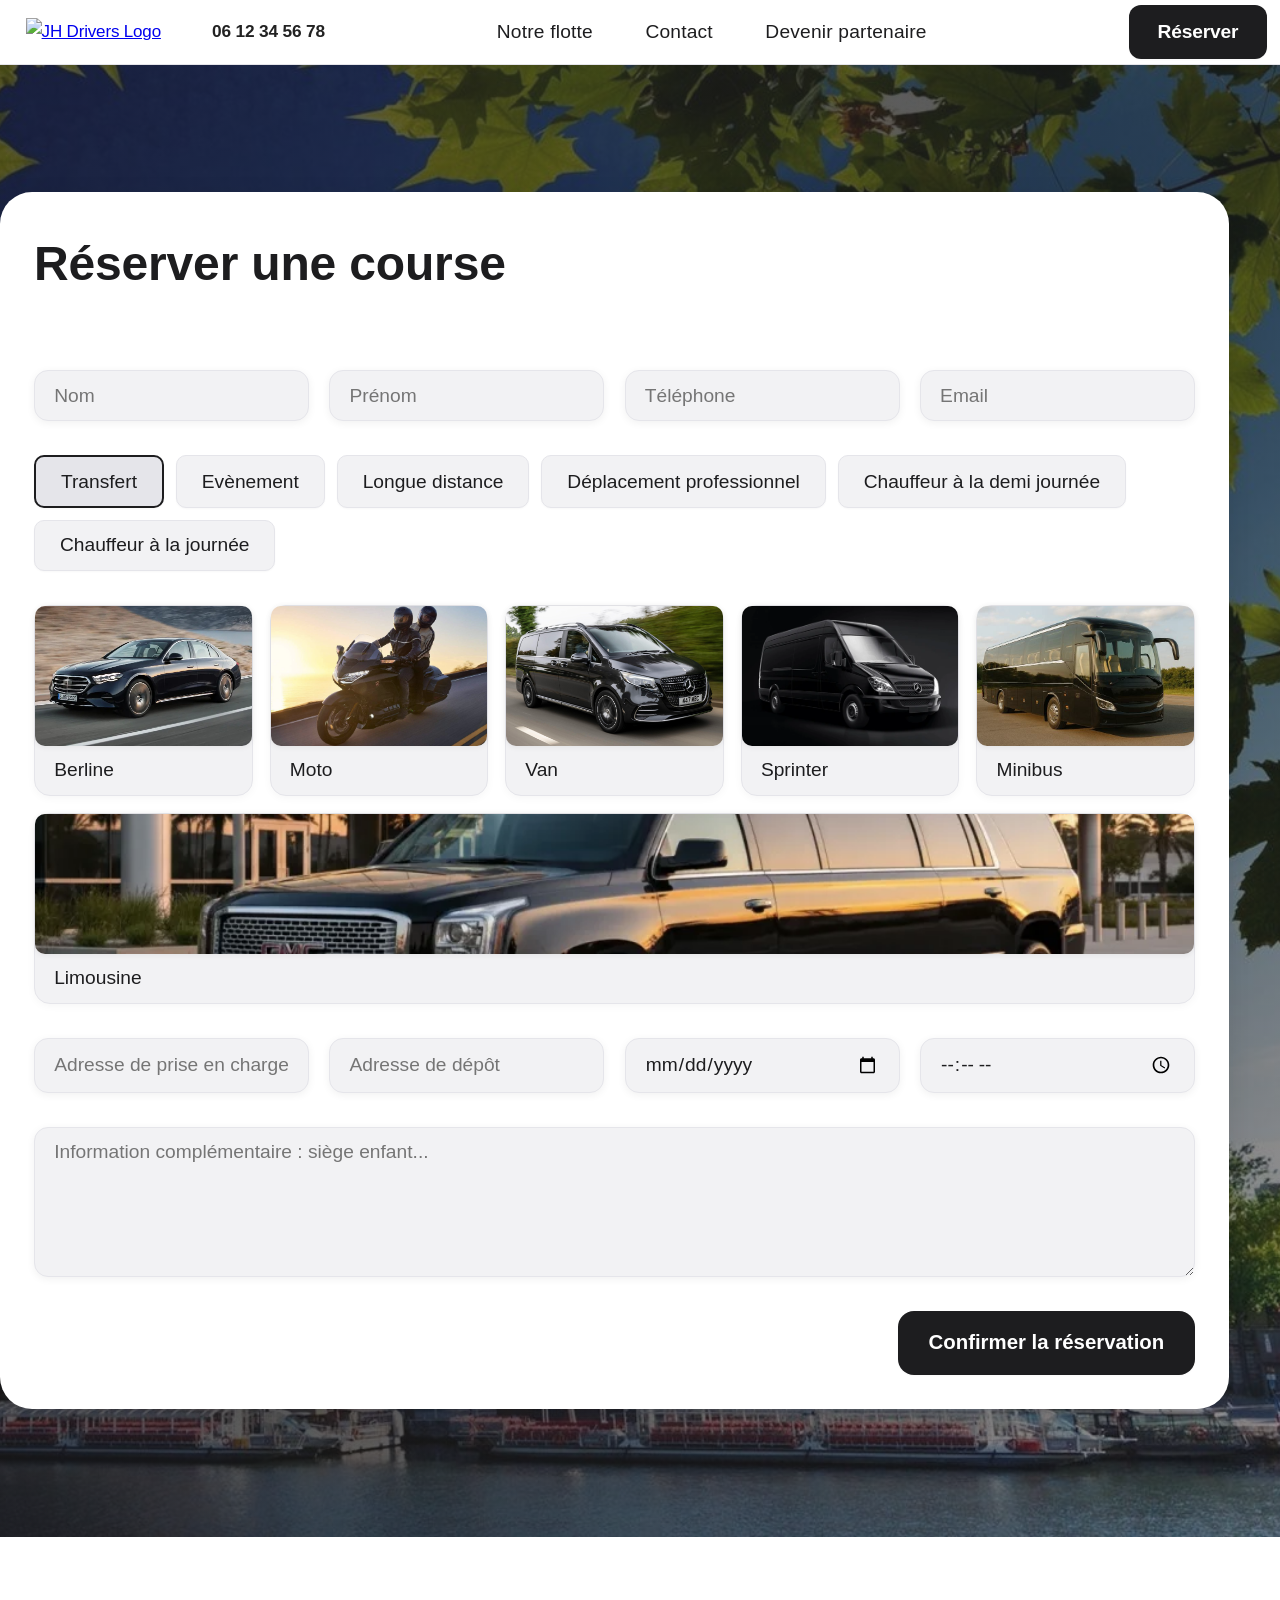
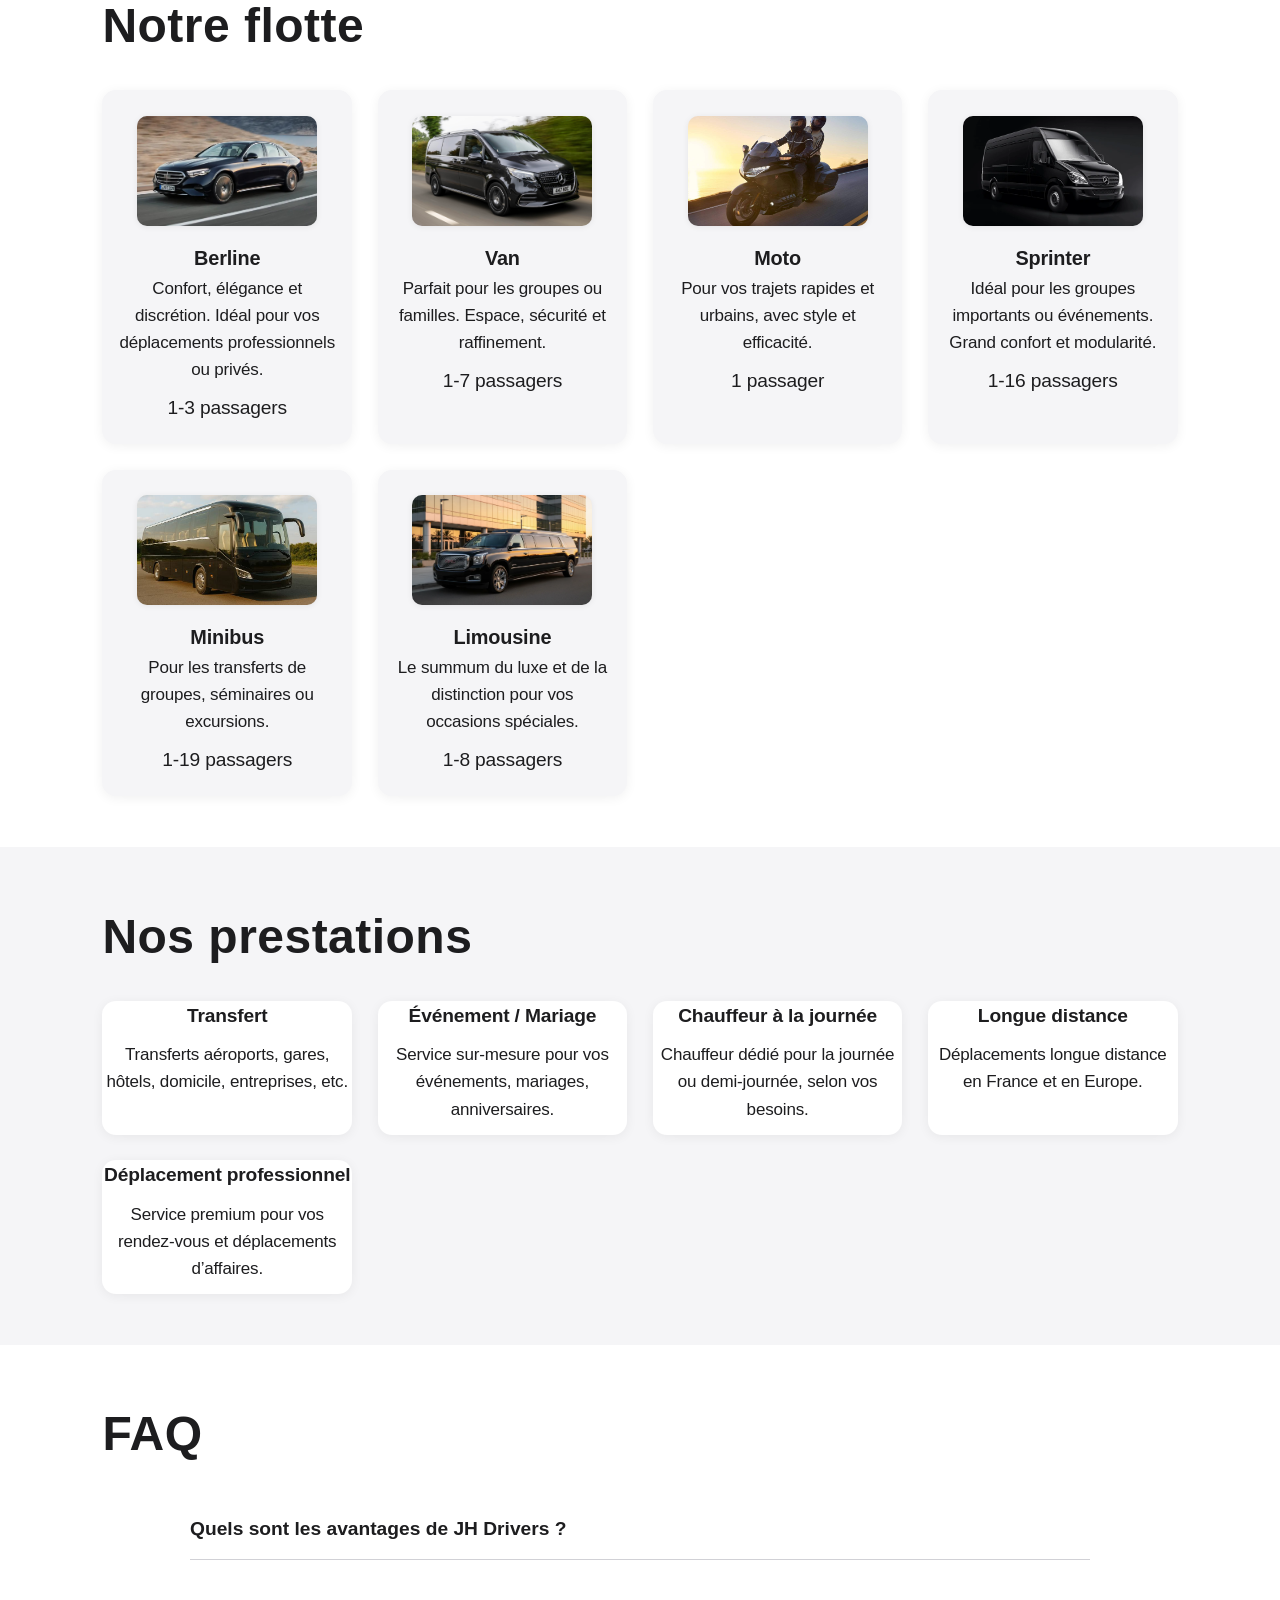
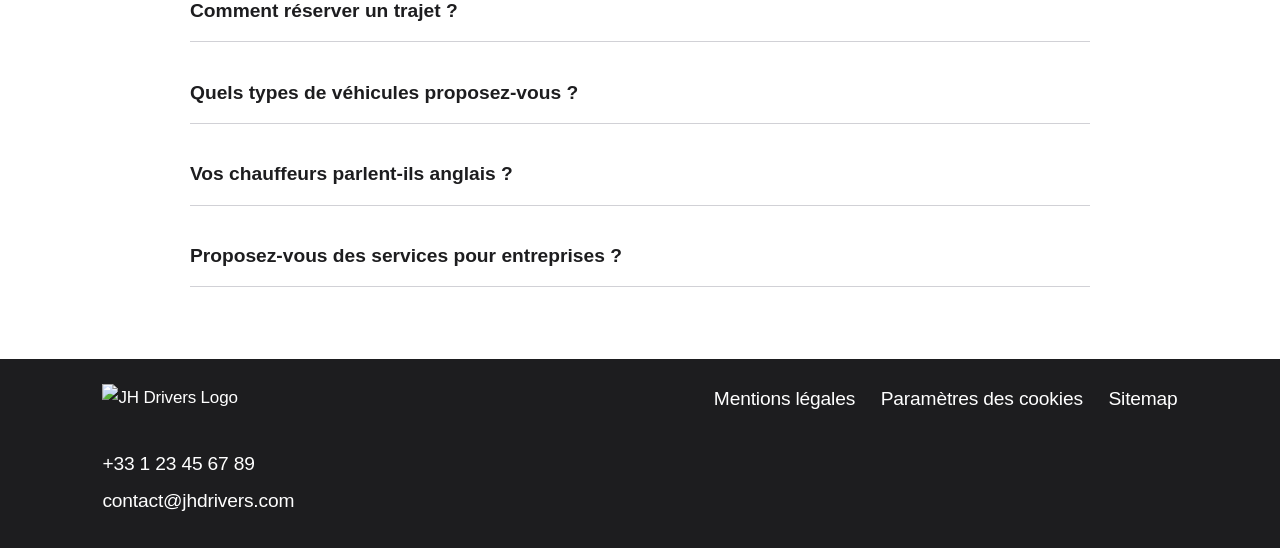
==== index.html @ 91cbc26a "Initial commit du projet client léger" ====
<!DOCTYPE html>
<html lang="fr">
<head>
  <meta charset="UTF-8">
  <meta name="viewport" content="width=device-width, initial-scale=1.0">
  <meta name="description" content="JH Drivers - VTC premium à Paris. Service de transport privé haut de gamme, fiable et élégant. Demandez votre devis en ligne.">
  <title>JH Drivers | VTC Premium Paris</title>
  <link rel="stylesheet" href="assets/css/style.css">
  <link rel="icon" href="assets/img/favicon.ico">
</head>
<body>
  <header class="header">
    <nav class="nav">
      <div class="nav__left">
        <a href="index.html"><img src="assets/img/logo-jhdrivers.svg" alt="JH Drivers Logo" class="logo"></a>
        <span class="nav__phone" style="font-weight:600;font-size:1.08rem;margin-left:2vw;color:#222;white-space:nowrap;">06 12 34 56 78</span>
      </div>
      <div class="nav__right">
        <ul class="nav__menu">
          <li><a href="notre-flotte.html">Notre flotte</a></li>
          <li><a href="contact.html">Contact</a></li>
          <li><a href="devenir-partenaire.html">Devenir partenaire</a></li>
        </ul>
        <div class="nav__lang">
          <select id="lang-select">
            <option value="fr">Français</option>
            <option value="en">English</option>
          </select>
        </div>
        <a href="#devis" class="btn btn--cta">Réserver</a>
      </div>
    </nav>
  </header>
  <main>
    <!-- Hero Section -->
    <section class="hero hero--fullform">
      <form class="form-devis form-devis--full" id="devis" autocomplete="off">
        <h3 class="form-title-left">Réserver une course</h3>
        <div class="form-row form-row--4col">
          <input type="text" name="nom" placeholder="Nom" required>
          <input type="text" name="prenom" placeholder="Prénom" required>
          <input type="tel" name="telephone" placeholder="Téléphone" required>
          <input type="email" name="email" placeholder="Email" required>
        </div>
        <div class="form-row form-row--trajet">
          <div class="trajet-choices" style="width:100%">
            <button type="button" class="btn btn--choice trajet-btn" data-value="transfert">Transfert</button>
            <button type="button" class="btn btn--choice trajet-btn" data-value="evenement">Evènement</button>
            <button type="button" class="btn btn--choice trajet-btn" data-value="longue-distance">Longue distance</button>
            <button type="button" class="btn btn--choice trajet-btn" data-value="deplacement-pro">Déplacement professionnel</button>
            <button type="button" class="btn btn--choice trajet-btn" data-value="chauffeur-journee">Chauffeur à la demi journée</button>
            <button type="button" class="btn btn--choice trajet-btn" data-value="chauffeur-journee">Chauffeur à la journée</button>
          </div>
          <input type="hidden" name="type_trajet" id="type_trajet" value="aller-simple" required>
        </div>
        <div class="form-row form-row--vehicules">
          <div class="vehicule-choices vehicule-choices--fullwidth">
            <button type="button" class="vehicule-card-btn vehicule-btn" data-value="berline">
              <img src="assets/img/Berline1.jpg" alt="Berline">
              <span class="nom-vehicule-form">Berline</span>
            </button>
            <button type="button" class="vehicule-card-btn vehicule-btn" data-value="moto">
              <img src="assets/img/moto1.jpg" alt="Moto">
              <span class="nom-vehicule-form">Moto</span>
            </button>
            <button type="button" class="vehicule-card-btn vehicule-btn" data-value="van">
              <img src="assets/img/van1.jpg" alt="Van">
              <span class="nom-vehicule-form">Van</span>
            </button>
            <button type="button" class="vehicule-card-btn vehicule-btn" data-value="sprinter">
              <img src="assets/img/sprinter1.webp" alt="Sprinter">
              <span class="nom-vehicule-form">Sprinter</span>
            </button>
            <button type="button" class="vehicule-card-btn vehicule-btn" data-value="minibus">
              <img src="assets/img/bus1.jpeg" alt="Minibus">
              <span class="nom-vehicule-form">Minibus</span>
            </button>
            <button type="button" class="vehicule-card-btn vehicule-btn" data-value="limousine">
              <img src="assets/img/limousine1.webp" alt="Limousine">
              <span class="nom-vehicule-form">Limousine</span>
            </button>
          </div>
          <input type="hidden" name="vehicule" id="vehicule" required>
        </div>
        <div class="form-row form-row--2col">
          <input type="text" name="adresse_depart" placeholder="Adresse de prise en charge" required>
          <input type="text" name="adresse_arrivee" placeholder="Adresse de dépôt" required>
          <input type="date" name="date_depart" placeholder="Date de prise en charge" required>
          <input type="time" name="heure_depart" placeholder="Heure de prise en charge" required>
        </div>
        <div class="form-row form-row--message">
          <textarea name="message" placeholder="Information complémentaire : siège enfant..."></textarea>
        </div>
        <div class="form-row form-row--submit">
          <button type="submit" class="btn btn--submit">Confirmer la réservation</button>
        </div>
        <div class="form-row retour-fields" style="display:none;">
        <!-- champs retour supprimés -->
        <div class="form-row">
        <!-- options supprimées -->
      </form>
    </section>
    <!-- Notre flotte Section -->
    <section class="flotte-section">
      <h2 class="section-title">Notre flotte</h2>
      <div class="flotte-cards">
        <div class="flotte-card">
          <img src="assets/img/Berline1.jpg" alt="Berline premium">
          <h3>Berline</h3>
          <p>Confort, élégance et discrétion. Idéal pour vos déplacements professionnels ou privés.</p>
          <span>1-3 passagers</span>
        </div>
        <div class="flotte-card">
          <img src="assets/img/van1.jpg" alt="Van premium">
          <h3>Van</h3>
          <p>Parfait pour les groupes ou familles. Espace, sécurité et raffinement.</p>
          <span>1-7 passagers</span>
        </div>
        <div class="flotte-card">
          <img src="assets/img/moto1.jpg" alt="Moto premium">
          <h3>Moto</h3>
          <p>Pour vos trajets rapides et urbains, avec style et efficacité.</p>
          <span>1 passager</span>
        </div>
        <div class="flotte-card">
          <img src="assets/img/sprinter1.webp" alt="Sprinter premium">
          <h3>Sprinter</h3>
          <p>Idéal pour les groupes importants ou événements. Grand confort et modularité.</p>
          <span>1-16 passagers</span>
        </div>
        <div class="flotte-card">
          <img src="assets/img/bus1.jpeg" alt="Minibus premium">
          <h3>Minibus</h3>
          <p>Pour les transferts de groupes, séminaires ou excursions.</p>
          <span>1-19 passagers</span>
        </div>
        <div class="flotte-card">
          <img src="assets/img/limousine1.webp" alt="Limousine premium">
          <h3>Limousine</h3>
          <p>Le summum du luxe et de la distinction pour vos occasions spéciales.</p>
          <span>1-8 passagers</span>
        </div>
      </div>
    </section>
    <!-- Nos prestations Section -->
    <section class="prestations-section">
      <h2 class="section-title">Nos prestations</h2>
      <div class="prestations-cards">
        <div class="prestation-card">
          <h3>Transfert</h3>
          <p>Transferts aéroports, gares, hôtels, domicile, entreprises, etc.</p>
        </div>
        <div class="prestation-card">
          <h3>Événement / Mariage</h3>
          <p>Service sur-mesure pour vos événements, mariages, anniversaires.</p>
        </div>
        <div class="prestation-card">
          <h3>Chauffeur à la journée</h3>
          <p>Chauffeur dédié pour la journée ou demi-journée, selon vos besoins.</p>
        </div>
        <div class="prestation-card">
          <h3>Longue distance</h3>
          <p>Déplacements longue distance en France et en Europe.</p>
        </div>
        <div class="prestation-card">
          <h3>Déplacement professionnel</h3>
          <p>Service premium pour vos rendez-vous et déplacements d’affaires.</p>
        </div>
      </div>
    </section>
    <!-- FAQ Section -->
    <section class="faq-section">
      <h2 class="section-title">FAQ</h2>
      <div class="faq-list">
        <div class="faq-item">
          <button class="faq-question">Quels sont les avantages de JH Drivers ?</button>
          <div class="faq-answer">Service haut de gamme, chauffeurs expérimentés, véhicules prestigieux, ponctualité et discrétion.</div>
        </div>
        <div class="faq-item">
          <button class="faq-question">Comment réserver un trajet ?</button>
          <div class="faq-answer">Remplissez le formulaire de devis ou contactez-nous directement par téléphone ou email.</div>
        </div>
        <div class="faq-item">
          <button class="faq-question">Quels types de véhicules proposez-vous ?</button>
          <div class="faq-answer">Berline, Van, Moto, Sprinter, Minibus, Limousine.</div>
        </div>
        <div class="faq-item">
          <button class="faq-question">Vos chauffeurs parlent-ils anglais ?</button>
          <div class="faq-answer">Oui, tous nos chauffeurs sont bilingues français/anglais.</div>
        </div>
        <div class="faq-item">
          <button class="faq-question">Proposez-vous des services pour entreprises ?</button>
          <div class="faq-answer">Oui, nous proposons des solutions sur-mesure pour les entreprises et professionnels.</div>
        </div>
      </div>
    </section>
  </main>
  <footer class="footer">
    <div class="footer__left">
      <img src="assets/img/logo-jhdrivers.svg" alt="JH Drivers Logo" class="logo">
      <div class="footer__contact">
        <a href="tel:+33123456789">+33 1 23 45 67 89</a>
        <a href="mailto:contact@jhdrivers.com">contact@jhdrivers.com</a>
      </div>
    </div>
    <div class="footer__right">
      <ul class="footer__links">
        <li><a href="mentions-legales.html">Mentions légales</a></li>
        <li><a href="cookies.html">Paramètres des cookies</a></li>
        <li><a href="sitemap.html">Sitemap</a></li>
      </ul>
    </div>
  </footer>
    <button id="backToTop" aria-label="Retour en haut" title="Retour en haut">
      <svg width="28" height="28" viewBox="0 0 28 28" fill="none" xmlns="http://www.w3.org/2000/svg">
        <circle cx="14" cy="14" r="14" fill="#ededed"/>
        <path d="M9 16l5-5 5 5" stroke="#232323" stroke-width="2.2" stroke-linecap="round" stroke-linejoin="round"/>
      </svg>
    </button>
  <script src="assets/js/main.js"></script>
</body>
</html>
---- assets/css/style.css ----
.form-title-left {
  text-align: left;
  margin-left: 0;
}
/* Message et bouton sur toute la largeur */
.form-row--message {
  width: 100%;
}
.form-row--message textarea {
  width: 100%;
  min-height: 80px;
  resize: vertical;
}
.form-row--submit {
  width: 100%;
  display: flex;
  justify-content: flex-end;
}
.form-row--submit .btn--submit {
  min-width: 220px;
  font-size: 1.2em;
  height: 64px;
  border-radius: 16px;
}
.vehicule-choices--fullwidth {
  width: 100%;
  display: flex;
  gap: 1em;
  flex-wrap: wrap;
  justify-content: stretch;
}
.vehicule-choices--fullwidth .vehicule-card-btn {
  flex: 1 1 0;
  min-width: 180px;
  max-width: 100%;
}
/* 2 inputs sur une ligne */
.form-row--2col {
  display: flex;
  gap: 1.2em;
}
.form-row--2col > input {
  flex: 1 1 0;
  min-width: 0;
}
@media (max-width: 900px) {
  .form-row--2col {
    flex-wrap: wrap;
    gap: 0.8em;
  }
  .form-row--2col > input {
    flex: 1 1 45%;
    min-width: 140px;
  }
}
@media (max-width: 600px) {
  .form-row--2col {
    flex-direction: column;
    gap: 0.5em;
  }
  .form-row--2col > input {
    flex: 1 1 100%;
    min-width: 0;
  }
}
@media (max-width: 700px) {
  .form-row--2col {
    flex-direction: column;
    gap: 0.5em;
  }
  .form-row--2col > input {
    flex: 1 1 100%;
    min-width: 0;
  }
}
/* 4 inputs sur une ligne */
.form-row--4col {
  display: flex;
  gap: 1.2em;
}
.form-row--4col > input {
  flex: 1 1 0;
  min-width: 0;
}
@media (max-width: 900px) {
  .form-row--4col {
    flex-wrap: wrap;
    gap: 0.8em;
  }
  .form-row--4col > input {
    flex: 1 1 45%;
    min-width: 140px;
  }
}
@media (max-width: 600px) {
  .form-row--4col {
    flex-direction: column;
    gap: 0.5em;
  }
  .form-row--4col > input {
    flex: 1 1 100%;
    min-width: 0;
  }
}
/* Back to top button */
#backToTop {
  position: fixed;
  right: 2vw;
  bottom: 2.5vw;
  width: 56px;
  height: 56px;
  border-radius: 50%;
  background: #ededed;
  border: none;
  box-shadow: 0 4px 18px rgba(80,80,80,0.10);
  display: flex;
  align-items: center;
  justify-content: center;
  cursor: pointer;
  opacity: 0;
  pointer-events: none;
  transition: opacity 0.3s, transform 0.3s;
  z-index: 200;
}
#backToTop svg {
  display: block;
}
#backToTop.show {
  opacity: 1;
  pointer-events: auto;
  transform: translateY(0);
}
/*
  JH Drivers - Style principal
  Palette : noir, blanc, gris, anthracite, doré discret
  Design premium, sobre, élégant, responsive
*/
:root {
  --noir: #1d1d1f;
  --blanc: #fff;
  --gris: #f5f5f7;
  --gris2: #f2f2f4;
  --gris3: #e5e5ea;
  --gris-moyen: #d1d1d6;
  --font-main: -apple-system, BlinkMacSystemFont, 'San Francisco', 'Segoe UI', 'Helvetica Neue', Arial, sans-serif;
}
* {
  box-sizing: border-box;
  margin: 0;
  padding: 0;
}
body {
  font-family: var(--font-main);
  background: var(--gris);
  color: var(--noir);
  min-height: 100vh;
  line-height: 1.6;
  font-size: 17px;
  font-weight: 400;
  letter-spacing: -0.01em;
  -webkit-font-smoothing: antialiased;
}
.header {
  background: rgba(255,255,255,0.92);
  color: var(--noir);
  padding: 0 0 0 2vw;
  height: 64px;
  display: flex;
  align-items: center;
  box-shadow: 0 1px 0 0 #e5e5ea;
  position: sticky;
  top: 0;
  z-index: 100;
  backdrop-filter: saturate(180%) blur(12px);
}

.nav {
  width: 100%;
  display: flex;
  align-items: center;
  justify-content: space-between;
}
.nav__left {
  display: flex;
  align-items: center;
}
.logo {
  height: 48px;
  margin-right: 2vw;
}
.nav__right {
  display: flex;
  align-items: center;
  gap: 2vw;
}
.nav__menu {
  display: flex;
  gap: 2vw;
  list-style: none;
}
.nav__menu a {
  color: var(--noir);
  text-decoration: none;
  font-size: 1.2rem;
  font-weight: 500;
  letter-spacing: 0.01em;
  padding: 0.2em 0.7em;
  border-radius: 7px;
  transition: background 0.18s, color 0.18s;
}
.nav__menu a:hover {
  background: var(--gris3);
  color: var(--noir);
}
.nav__lang select {
  background: var(--anthracite);
  color: var(--blanc);
  border: none;
  border-radius: 4px;
  padding: 0.3em 0.8em;
  font-size: 1.2rem;
  margin-left: 1vw;
}
.btn {
  display: inline-block;
  padding: 0.6em 1.5em;
  border-radius: 12px;
  font-weight: 500;
  font-size: 1.2rem;
  border: none;
  cursor: pointer;
  transition: background 0.18s, color 0.18s, box-shadow 0.18s;
  text-decoration: none;
  box-shadow: 0 1px 2px rgba(0,0,0,0.03);
}
.btn--cta {
  background: var(--noir);
  color: var(--blanc);
  margin-right: 1vw;
  border: none;
  font-weight: 600;
}
.btn--cta:hover {
  background: #333;
  color: var(--blanc);
}
.btn--submit {
  background: var(--noir);
  color: var(--blanc);
  border: none;
  font-weight: 600;
}
.btn--submit:hover {
  background: #333;
  color: var(--blanc);
}
main {
  padding: 0 0 0 0;
}
.hero.hero--fullform {
  display: flex;
  justify-content: flex-end;
  align-items: center;
  background: linear-gradient(120deg, rgba(30,30,30,0.72) 60%, rgba(40,40,40,0.45) 100%), url('../img/Tour-Eiffel2.jpg') center center/cover no-repeat;
  color: var(--blanc);
  min-height: 100vh;
  padding: 0;
}
.form-devis--full {
  background: var(--blanc);
  color: var(--noir);
  border-radius: 22px;
  box-shadow: 0 4px 24px rgba(0,0,0,0.07);
  padding: 2em;
  width: 100%;
  max-width: 1500px;
  border-radius: 32px;
  margin: 10vw 4vw 10vw 0;
  display: flex;
  flex-direction: column;
  gap: 2em;
}
.form-devis--full h3 {
  color: var(--noir);
  font-size: 3rem;
  margin-bottom: 0.7em;
  font-weight: 600;
}
.form-row--trajet, .form-row--vehicules {
  display: flex;
  align-items: center;
  gap: 1em;
  flex-wrap: wrap;
}
  .form-row {
    display: flex;
    gap: 1.2em;
  }
  .form-row > input,
  .form-row > select {
    flex: 1 1 0;
    min-width: 0;
  }
  @media (max-width: 700px) {
    .form-row {
      flex-direction: column;
      gap: 0.7em;
    }
  }
.trajet-choices, .vehicule-choices {
  display: flex;
  gap: 0.7em;
  flex-wrap: wrap;
}

/* Cartes véhicule dans le formulaire */
.vehicule-choices {
  display: flex;
  gap: 1em;
  flex-wrap: wrap;
}
.vehicule-card-btn {
  background: var(--gris2);
  border: 1.5px solid var(--gris3);
  border-radius: 16px;
  padding: 0;
  min-width: 170px;
  max-width: 200px;
  min-height: 180px;
  font-size: 1.2em;
  display: flex;
  flex-direction: column;
  cursor: pointer;
  transition: border 0.18s, background 0.18s, box-shadow 0.18s;
  box-shadow: 0 2px 8px rgba(0,0,0,0.04);
}
.vehicule-card-btn.selected, .vehicule-card-btn:active {
  border: 2.5px solid var(--noir);
  background: var(--gris3);
  box-shadow: 0 4px 16px rgba(0,0,0,0.08);
}
.vehicule-card-btn img {
  width: 100%;
  height: 140px;
  object-fit: cover;
  filter: grayscale(0.1);
  border-radius: 10px;
  background: #fff;
  box-shadow: 0 1px 6px rgba(0,0,0,0.07);
}
.vehicule-card-btn span {
  font-size: 1.2rem;
  color: var(--noir);
  font-weight: 500;
  font-family: var(--font-main);
  padding: 0.7em 1em;
}
.btn--choice {
  background: var(--gris2);
  color: var(--noir);
  border: 1.5px solid var(--gris3);
  border-radius: 10px;
  padding: 0.7em 1.3em;
  font-size: 1.2rem;
  font-weight: 500;
  min-width: 110px;
  transition: border 0.2s, background 0.2s, color 0.2s;
}
.btn--choice.selected, .btn--choice:active {
  border: 2px solid var(--noir);
  background: var(--gris3);
  color: var(--noir);
}
.btn--choice:hover {
  border: 2px solid var(--noir);
}
#backToTop {
  position: fixed;
  right: 2vw;
  bottom: 2.5vw;
  width: 54px;
  height: 54px;
  border-radius: 50%;
  background: var(--gris3);
  border: none;
  box-shadow: 0 4px 18px rgba(0,0,0,0.08);
  display: flex;
  align-items: center;
  justify-content: center;
  cursor: pointer;
  opacity: 0;
  pointer-events: none;
  transition: opacity 0.3s, transform 0.3s;
  z-index: 200;
}
#backToTop svg {
  display: block;
}
#backToTop.show {
  opacity: 1;
  pointer-events: auto;
  transform: translateY(0);
}
  
.form-options label {
  font-size: 1.2rem;
  color: var(--anthracite);
}
.form-devis textarea {
  min-height: 150px;
  resize: vertical;
}
.flotte-section {
  background: var(--blanc);
  padding: 4vw 8vw;
}
.section-title {
  font-size: 3rem;
  font-weight: 700;
  color: var(--noir);
  margin-bottom: 2vw;
  letter-spacing: 0.01em;
}
.flotte-cards {
  display: grid;
  grid-template-columns: repeat(auto-fit, minmax(220px, 1fr));
  gap: 2vw;
}
.flotte-card {
  background: var(--gris);
  border-radius: 14px;
  box-shadow: 0 2px 12px rgba(24,24,24,0.06);
  padding: 1.5em 1em 1.2em 1em;
  display: flex;
  flex-direction: column;
  align-items: center;
  text-align: center;
  transition: box-shadow 0.2s;
}
.flotte-card img {
  width: 180px;
  height: 110px;
  object-fit: cover;
  background: #fff;
  border-radius: 10px;
  margin-bottom: 1em;
  box-shadow: 0 1px 6px rgba(0,0,0,0.07);
}
 

.flotte-card span {
  font-size: 1.2rem;
  color: var(--anthracite);
  margin-top: 0.5em;
}
.prestations-section {
  background: var(--gris);
  padding: 4vw 8vw;
}
.prestations-cards {
  display: grid;
  grid-template-columns: repeat(auto-fit, minmax(220px, 1fr));
  gap: 2vw;
}
.prestation-card {
  background: var(--blanc);
  border-radius: 14px;
  box-shadow: 0 2px 12px rgba(24,24,24,0.06);
    padding: 0;
    padding-bottom: 0.7em;
  text-align: center;
  transition: box-shadow 0.2s;
}
.prestation-card h3 {
  color: var(--dore);
  font-size: 1.2rem;
  margin-bottom: 0.5em;
}
.faq-section {
  background: var(--blanc);
  padding: 4vw 8vw;
}
.faq-list {
  max-width: 900px;
  margin: 0 auto;
}
.faq-item {
  margin-bottom: 1.2em;
  border-bottom: 1px solid var(--gris-moyen);
}
.faq-question {
  background: none;
  border: none;
  color: var(--noir);
  font-size: 1.2rem;
  font-weight: 600;
  padding: 1em 0;
  width: 100%;
  text-align: left;
  cursor: pointer;
  transition: color 0.2s;
}
.faq-question:hover {
  color: var(--dore);
}
.faq-answer {
  display: none;
  padding: 0.5em 0 1em 0;
  color: var(--anthracite);
  font-size: 1.2rem;
}
.footer {
  background: var(--noir);
  color: var(--blanc);
  display: flex;
  justify-content: space-between;
  align-items: flex-start;
  padding: 2vw 8vw;
  flex-wrap: wrap;
}
.footer__left {
  display: flex;
  flex-direction: column;
  gap: 1em;
}
.footer__contact a {
  color: var(--blanc);
  text-decoration: none;
  display: block;
  margin-bottom: 0.3em;
  font-size: 1.2rem;
}
.footer__right {
  display: flex;
  flex-direction: column;
  align-items: flex-end;
}
.footer__links {
  list-style: none;
  display: flex;
  gap: 2vw;
}
.footer__links a {
  color: var(--blanc);
  text-decoration: none;
  font-size: 1.2rem;
  transition: color 0.2s;
}
.footer__links a:hover {
  color: var(--dore);
}
/* Responsive */
@media (max-width: 1100px) {
  .hero {
    flex-direction: column;
    min-height: unset;
    padding: 0;
  }
  .hero__left, .hero__right {
    padding: 6vw 4vw;
  }
}
@media (max-width: 800px) {
  .header {
    height: auto;
    flex-direction: column;
    padding: 0;
  }
  .nav {
    flex-direction: column;
    gap: 1em;
    padding: 1em 0;
  }
  .nav__menu {
    gap: 1em;
  }
  .nav__right {
    gap: 1em;
  }
  .footer {
    flex-direction: column;
    align-items: flex-start;
    gap: 2em;
    padding: 4vw 4vw;
  }
  .footer__right {
    align-items: flex-start;
  }
  .flotte-section, .prestations-section, .faq-section {
    padding: 6vw 4vw;
  }
}
@media (max-width: 600px) {
  .hero__title {
    font-size: 2rem;
  }
  .hero__subtitle {
    font-size: 1.2rem;
  }
  .form-devis {
    min-width: unset;
    padding: 1.2em 0.7em;
  }
  .flotte-cards, .prestations-cards {
    grid-template-columns: 1fr;
    gap: 1.2em;
  }
  .section-title {
    font-size: 1.3rem;
  }
}
/* Pages internes */
.flotte-detail-section, .contact-section, .partenaire-section, .mentions-section, .cookies-section, .sitemap-section {
  background: var(--blanc);
  padding: 4vw 8vw;
  min-height: 60vh;
}
.flotte-detail-cards {
  display: grid;
  grid-template-columns: repeat(auto-fit, minmax(260px, 1fr));
  gap: 2vw;
}
.flotte-detail-card {
  background: var(--gris);
  border-radius: 14px;
  box-shadow: 0 2px 12px rgba(24,24,24,0.06);
  padding: 1.5em 1em 1.2em 1em;
  display: flex;
  gap: 1.2em;
  align-items: center;
  margin-bottom: 1.5em;
}
.flotte-detail-card img {
  width: 120px;
  border-radius: 10px;
}
.form-contact, .form-partenaire, .form-cookies {
  background: var(--gris);
  border-radius: 14px;
  box-shadow: 0 2px 12px rgba(24,24,24,0.06);
  padding: 2em 1.5em;
  margin-top: 2em;
  max-width: 500px;
  width: 100%;
  display: flex;
  flex-direction: column;
  gap: 1em;
}
.form-contact input, .form-contact textarea,
.form-partenaire input, .form-partenaire textarea,
.form-devis input,
.form-devis select,
.form-devis textarea {
  font-size: 1.2rem;
  padding: 0.7em 1em;
  border: 1.5px solid var(--gris3);
  border-radius: 14px;
  background: var(--gris2);
  color: var(--noir);
  width: 100%;
  font-family: inherit;
  transition: border 0.22s, box-shadow 0.22s, background 0.22s;
  box-shadow: 0 2px 8px rgba(0,0,0,0.06);
  appearance: none;
}
.form-devis input:focus,
.form-devis select:focus,
.form-devis textarea:focus {
  border: 2px solid var(--noir);
  outline: none;
  background: var(--blanc);
  box-shadow: 0 4px 18px rgba(0,0,0,0.13);
}
  
.sitemap-list a {
  color: var(--noir);
  text-decoration: none;
  transition: color 0.2s;
}
.sitemap-list a:hover {
  color: var(--dore);
}
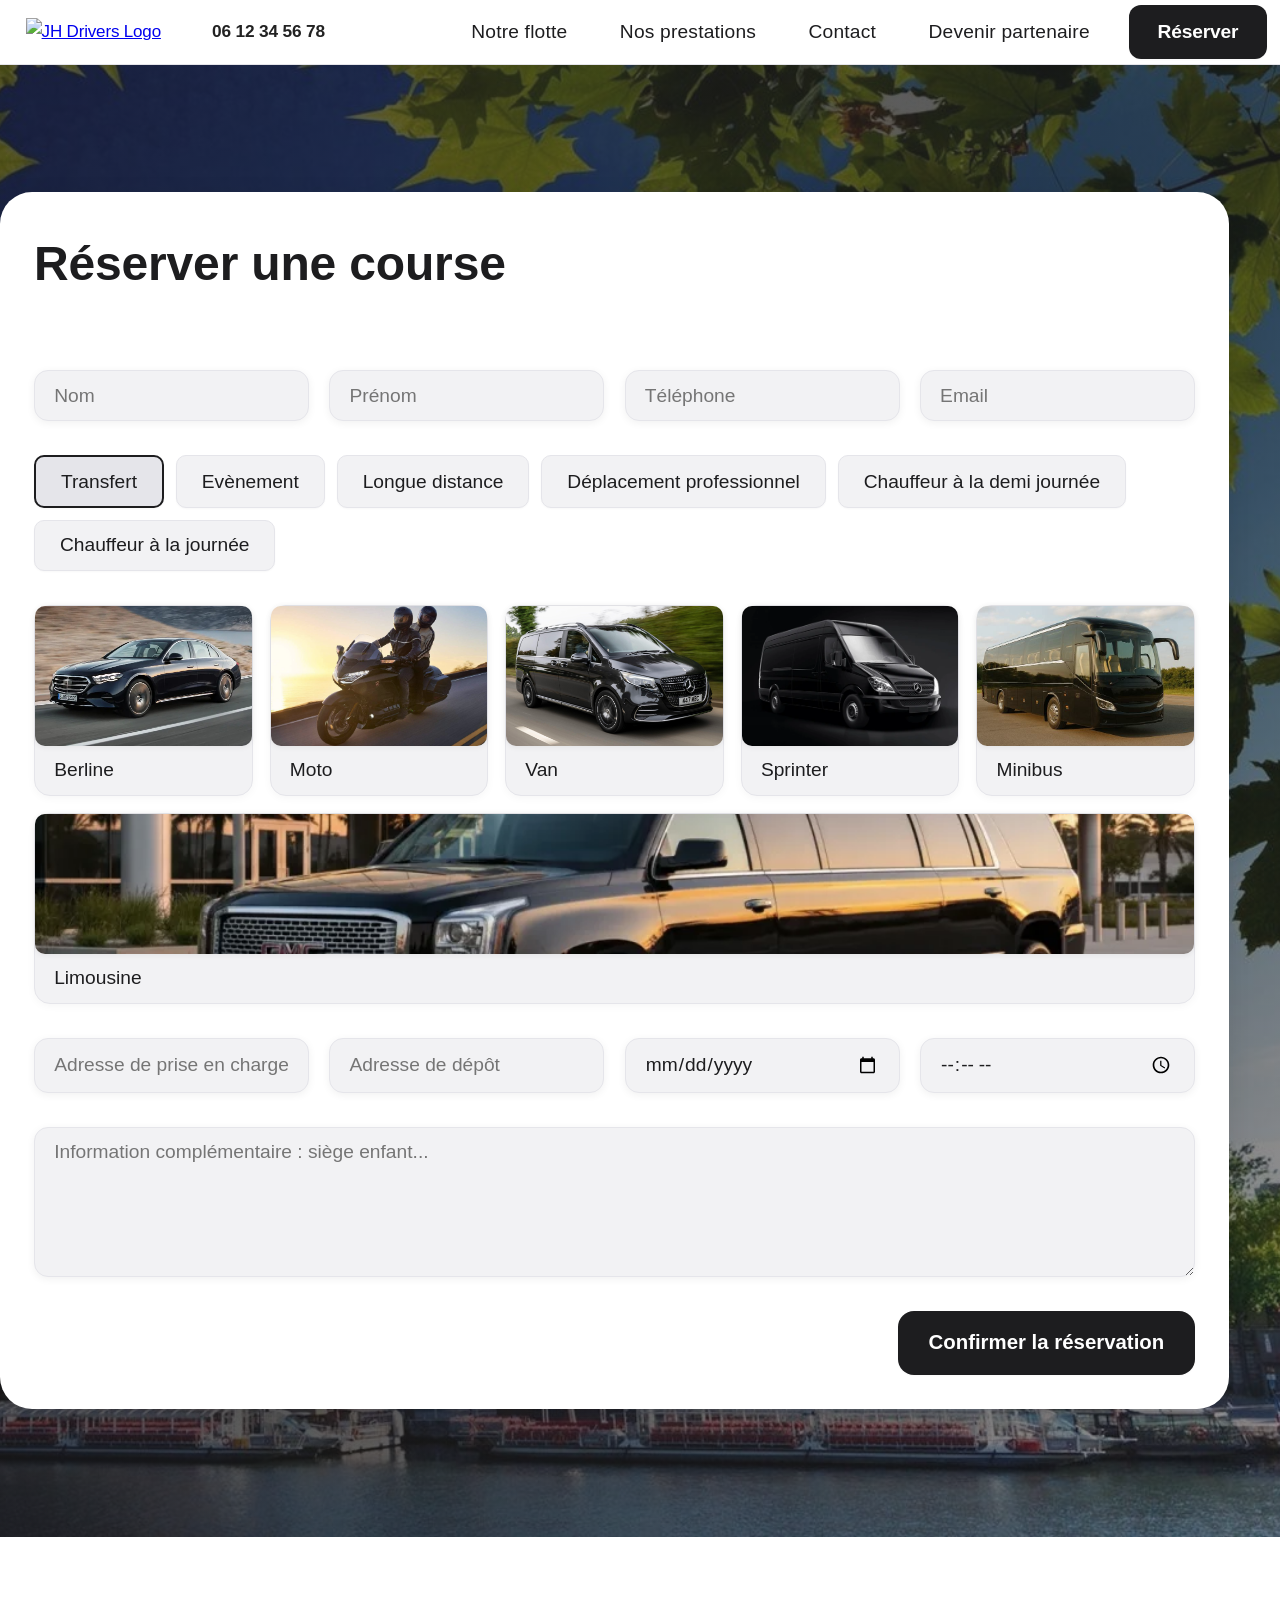
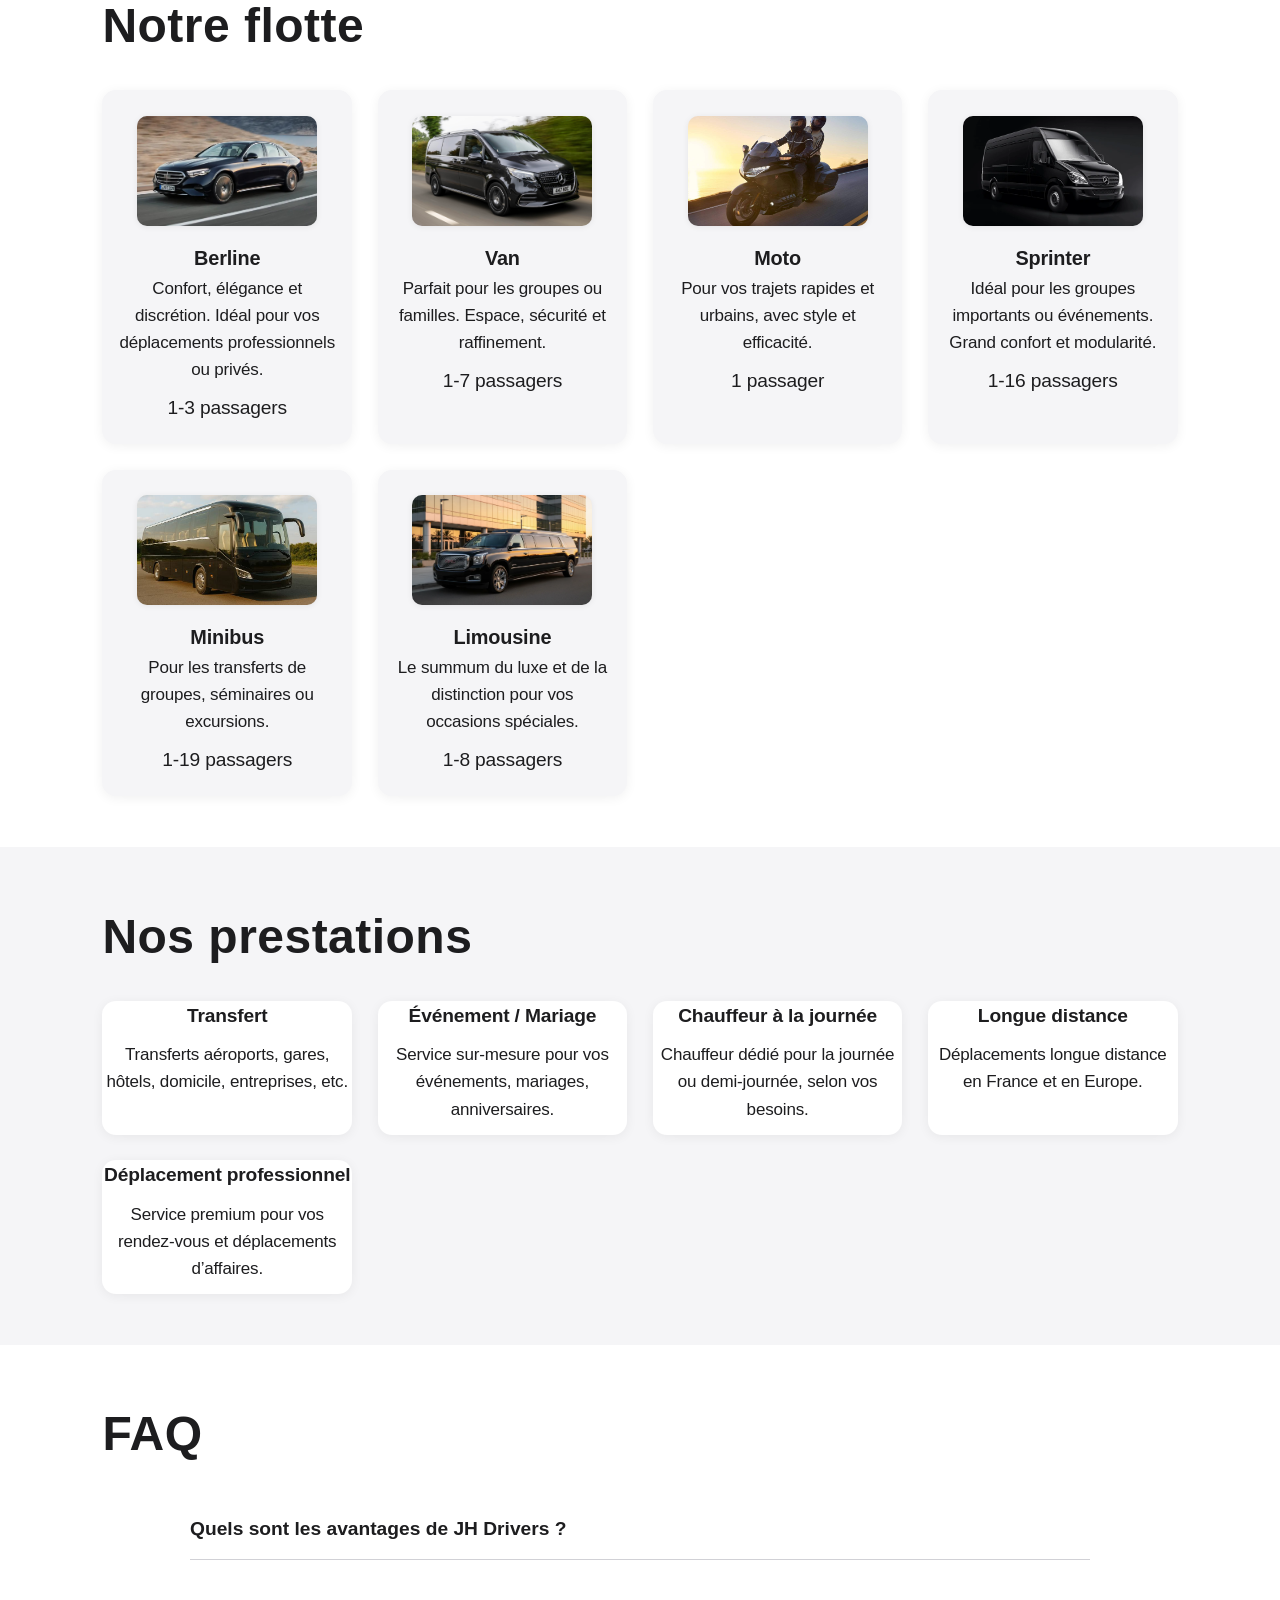
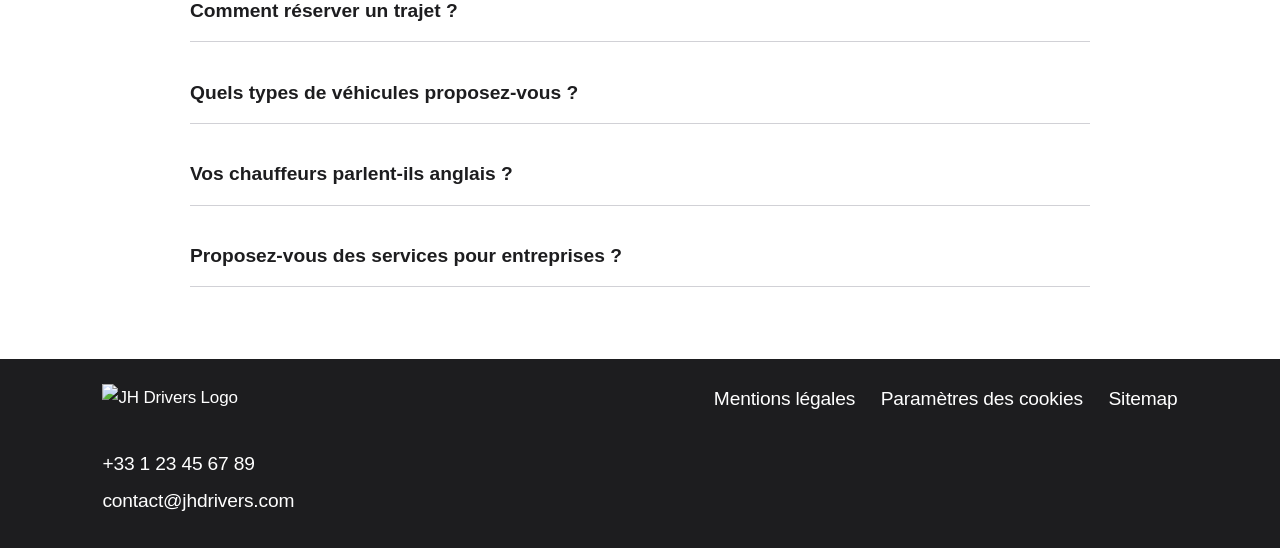
==== commit 122143d8: "ajout Formspree" ====
--- a/index.html
+++ b/index.html
@@ -18,15 +18,10 @@
       <div class="nav__right">
         <ul class="nav__menu">
           <li><a href="notre-flotte.html">Notre flotte</a></li>
+          <li><a href="prestations.html">Nos prestations</a></li>
           <li><a href="contact.html">Contact</a></li>
           <li><a href="devenir-partenaire.html">Devenir partenaire</a></li>
         </ul>
-        <div class="nav__lang">
-          <select id="lang-select">
-            <option value="fr">Français</option>
-            <option value="en">English</option>
-          </select>
-        </div>
         <a href="#devis" class="btn btn--cta">Réserver</a>
       </div>
     </nav>
@@ -34,7 +29,8 @@
   <main>
     <!-- Hero Section -->
     <section class="hero hero--fullform">
-      <form class="form-devis form-devis--full" id="devis" autocomplete="off">
+        <div id="form-success-message" style="display:none;color:green;font-weight:bold;font-size:1.2em;margin-bottom:1em;text-align:center;">Votre Prise de rendez-vous a bien été enregistrée. Vous serez contacté(e) très prochainement par message. Merci pour votre confiance !</div>
+        <form class="form-devis form-devis--full" id="devis" autocomplete="off">
         <h3 class="form-title-left">Réserver une course</h3>
         <div class="form-row form-row--4col">
           <input type="text" name="nom" placeholder="Nom" required>
--- a/assets/css/style.css
+++ b/assets/css/style.css
@@ -1,3 +1,17 @@
+/* Affichage forcé du message de confirmation */
+#form-success-message {
+  display: none;
+  color: #1a7f1a;
+  background: #eafbe7;
+  border: 1px solid #b6e2b6;
+  border-radius: 8px;
+  padding: 1em 2em;
+  margin: 2em auto 1em auto;
+  max-width: 500px;
+  font-size: 1.2em;
+  font-weight: bold;
+  box-shadow: 0 2px 8px rgba(0,0,0,0.04);
+}
 .form-title-left {
   text-align: left;
   margin-left: 0;
